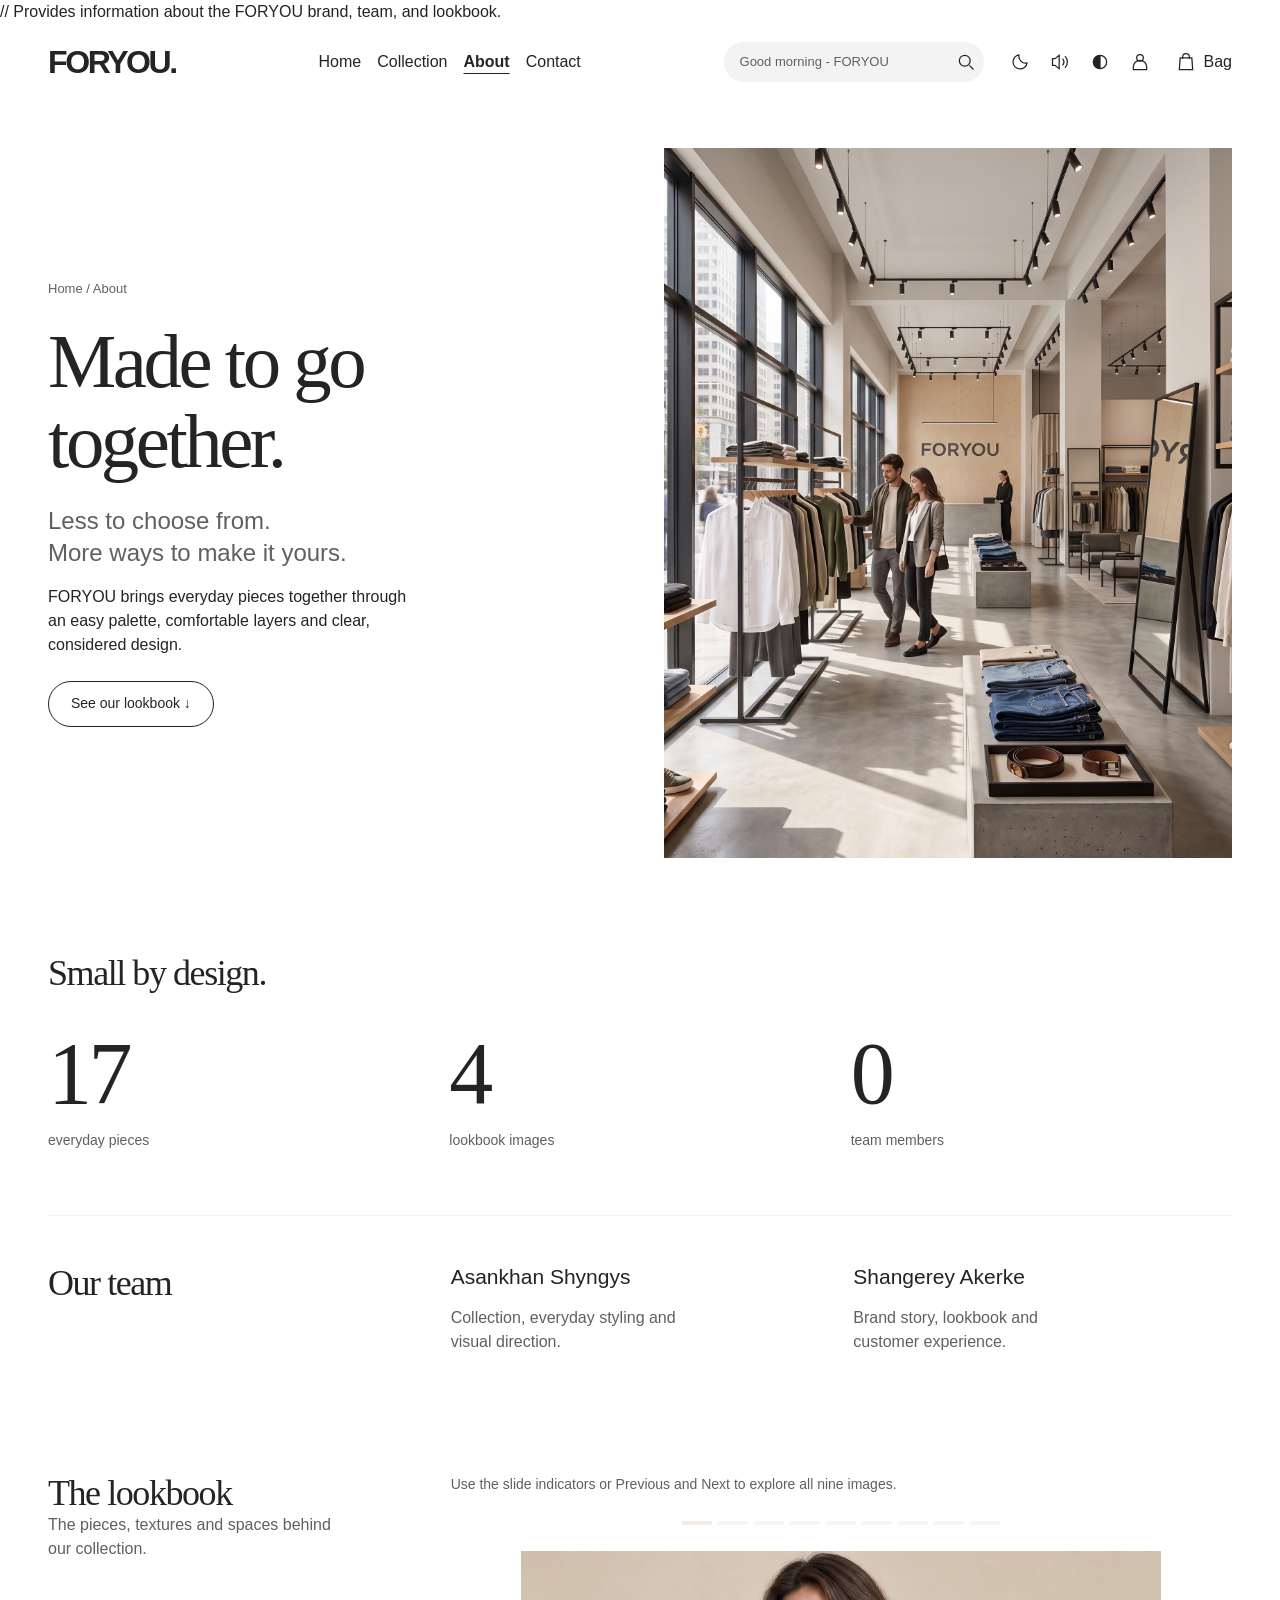
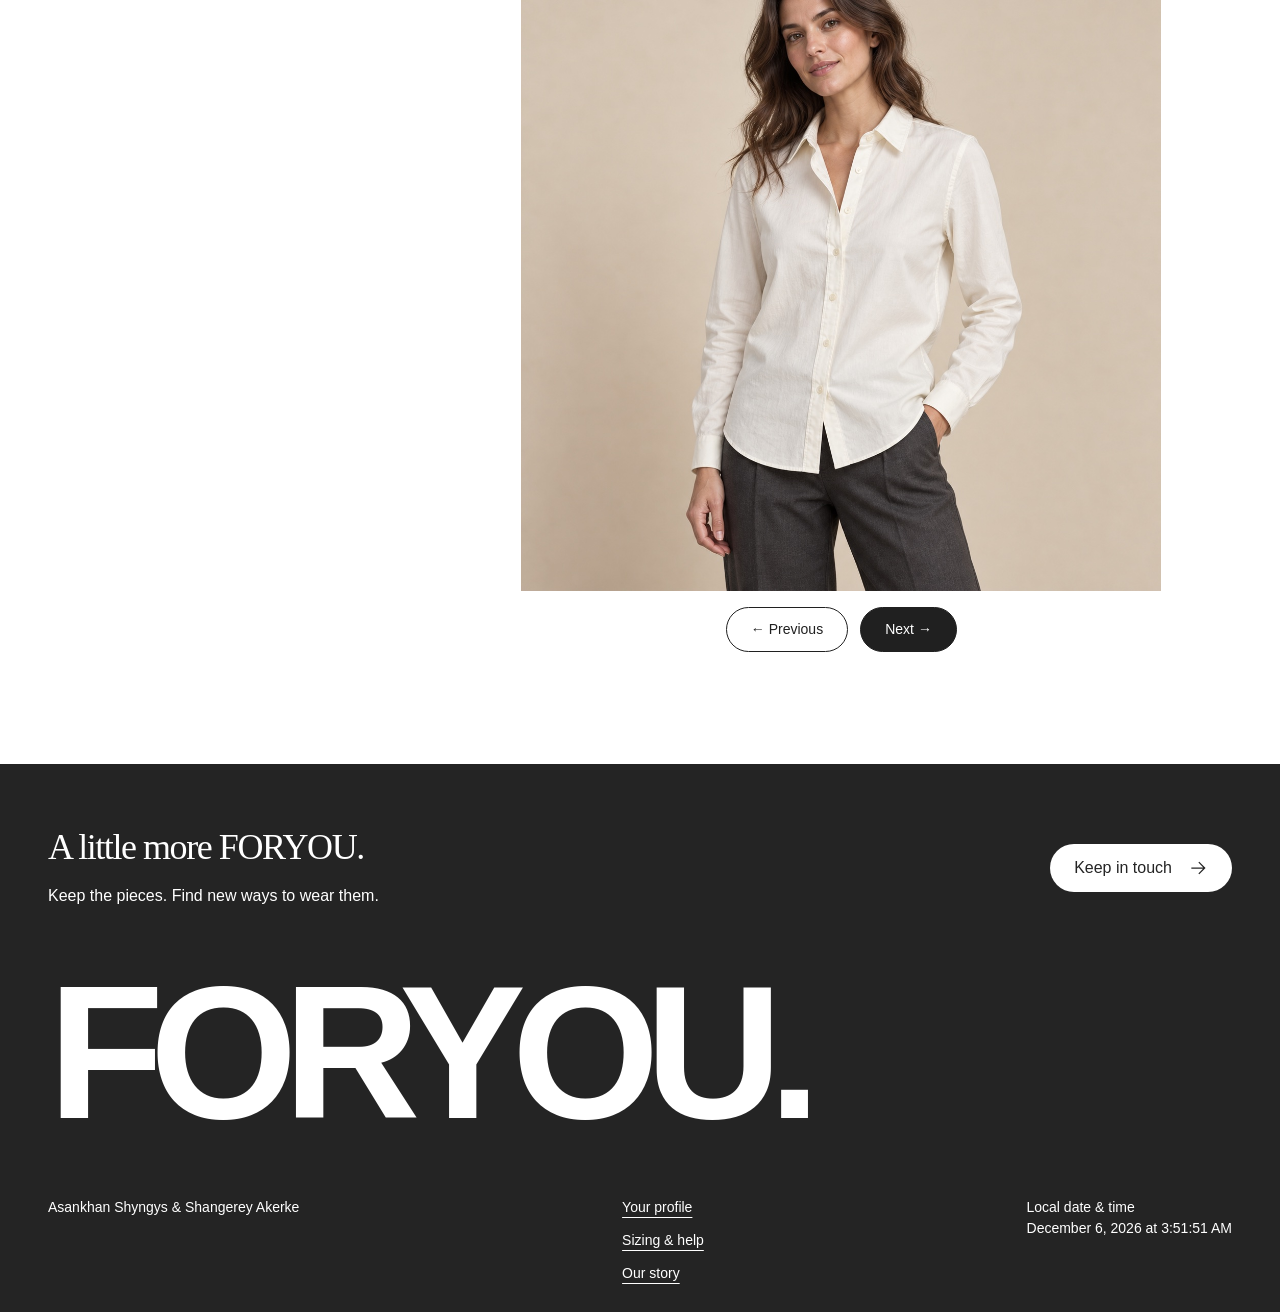
==== about.html @ 73009c6f "commits and changes" ====
<!DOCTYPE html>
<html lang="en">
<head>
  // Provides information about the FORYOU brand, team, and lookbook.
  <link rel="icon" type="image/svg+xml" href="favicon.svg?v=folded1">
  <meta charset="UTF-8">
  <meta name="viewport" content="width=device-width, initial-scale=1">
  <meta name="description" content="FORYOU everyday clothing. Explore coordinated essentials, outfit inspiration and your size guide.">
  <title>About us | FORYOU</title>
  <link rel="stylesheet" href="vendor/bootstrap.min.css">
  <link rel="stylesheet" href="css/style.css?v=final1">
  <link rel="stylesheet" href="css/assignment6.css?v=no-progress1">
  <link rel="stylesheet" href="css/home.css?v=sections1">
  <link rel="stylesheet" href="css/pages.css?v=lookbook1">
  <script src="vendor/jquery-4.0.0.min.js" defer></script>
  <script src="js/auth-store.js?v=final1" defer></script>
  <script src="js/navigation.js?v=final1" defer></script>
  <script src="js/script.js?v=final1" defer></script>
  <noscript><style>img[data-src] { display:none }</style></noscript>
</head>
<body data-page="about" class="foryou-home fy-inner fy-about d-flex flex-column min-vh-100">

<a class="visually-hidden-focusable position-absolute bg-white text-dark p-3 skip-link" href="#main">Skip to content</a>
<div data-site-navigation></div>
<main id="main" class="flex-grow-1">
<div class="fy-container fy-page-content">
  <section class="row g-4 g-lg-5 align-items-center mb-5 fy-about-hero" aria-labelledby="story-title">
    <div class="col-12 col-lg-6"><p class="fy-page-path"><a href="index.html?view=style2">Home</a> / About</p><h1 id="story-title" class="mb-4">Made to go<br>together.</h1><p class="lead text-secondary">Less to choose from.<br>More ways to make it yours.</p><p>FORYOU brings everyday pieces together through an easy palette, comfortable layers and clear, considered design.</p><a class="btn gap-1 btn-outline-primary mt-2" href="#lookbook">See our lookbook ↓</a></div>
    <div class="col-12 col-lg-6"><img class="img-fluid w-100 story-image" src="images/banner.jpg" alt="Sunlit FORYOU clothing interior" width="2048" height="2048"></div>
  </section>
  <section aria-labelledby="facts-title">
    <h2 id="facts-title">Small by design.</h2>
    <div class="collection-facts">
      <p><strong data-count="36">36</strong><span>everyday pieces</span></p>
      <p><strong data-count="9">9</strong><span>lookbook images</span></p>
      <p><strong data-count="2">2</strong><span>team members</span></p>
    </div>
  </section>
  <section class="py-4 py-lg-5 fy-team" aria-labelledby="team-title">
    <div class="row g-4"><div class="col-12 col-lg-4"><h2 id="team-title">Our team</h2></div>
    <div class="col-12 col-md-6 col-lg-4"><article class="card border-0 h-100 fy-team-member"><div class="card-body p-4"><h3 class="h4">Asankhan Shyngys</h3><p class="mb-0">Collection, everyday styling and visual direction.</p></div></article></div>
    <div class="col-12 col-md-6 col-lg-4"><article class="card border-0 h-100 fy-team-member"><div class="card-body p-4"><h3 class="h4">Shangerey Akerke</h3><p class="mb-0">Brand story, lookbook and customer experience.</p></div></article></div></div>
  </section>
  <section id="lookbook" class="py-4 py-lg-5 fy-lookbook" aria-labelledby="lookbook-title">
    <div class="row g-4"><div class="col-12 col-lg-4"><h2 id="lookbook-title">The lookbook</h2><p class="text-secondary">The pieces, textures and spaces behind our collection.</p></div><div class="col-12 col-lg-8">
<p id="lookbook-help" class="small text-secondary mb-3">Use the slide indicators or Previous and Next to explore all nine images.</p>
<div id="lookbook-carousel" class="carousel slide" data-bs-interval="false"
     role="region" aria-roledescription="carousel" aria-label="FORYOU lookbook" aria-describedby="lookbook-help">
  <div class="carousel-indicators position-static mb-3" data-bs-theme="dark">
    <button type="button" data-bs-target="#lookbook-carousel" data-bs-slide-to="0" class="active" aria-current="true" aria-label="Slide 1 of 9"></button>
    <button type="button" data-bs-target="#lookbook-carousel" data-bs-slide-to="1" aria-label="Slide 2 of 9"></button>
    <button type="button" data-bs-target="#lookbook-carousel" data-bs-slide-to="2" aria-label="Slide 3 of 9"></button>
    <button type="button" data-bs-target="#lookbook-carousel" data-bs-slide-to="3" aria-label="Slide 4 of 9"></button>
    <button type="button" data-bs-target="#lookbook-carousel" data-bs-slide-to="4" aria-label="Slide 5 of 9"></button>
    <button type="button" data-bs-target="#lookbook-carousel" data-bs-slide-to="5" aria-label="Slide 6 of 9"></button>
    <button type="button" data-bs-target="#lookbook-carousel" data-bs-slide-to="6" aria-label="Slide 7 of 9"></button>
    <button type="button" data-bs-target="#lookbook-carousel" data-bs-slide-to="7" aria-label="Slide 8 of 9"></button>
    <button type="button" data-bs-target="#lookbook-carousel" data-bs-slide-to="8" aria-label="Slide 9 of 9"></button>
  </div>
  <div class="carousel-inner bg-soft" aria-live="polite">
<figure class="carousel-item active mb-0"><img class="d-block w-100 lookbook-image" data-src="images/shirt.jpg" src="data:image/svg+xml,%3Csvg xmlns='http://www.w3.org/2000/svg' width='1' height='1'/%3E" alt="Model wearing an ivory shirt" width="1254" height="1254" loading="lazy"><noscript><img class="d-block w-100 lookbook-image" src="images/shirt.jpg" alt="Model wearing an ivory shirt" width="1254" height="1254" loading="lazy"></noscript></figure>
<figure class="carousel-item mb-0"><img class="d-block w-100 lookbook-image" data-src="images/knit.jpg" src="data:image/svg+xml,%3Csvg xmlns='http://www.w3.org/2000/svg' width='1' height='1'/%3E" alt="Model wearing a moss-green knit sweater" width="1254" height="1254" loading="lazy"><noscript><img class="d-block w-100 lookbook-image" src="images/knit.jpg" alt="Model wearing a moss-green knit sweater" width="1254" height="1254" loading="lazy"></noscript></figure>
<figure class="carousel-item mb-0"><img class="d-block w-100 lookbook-image" data-src="images/jacket.jpg" src="data:image/svg+xml,%3Csvg xmlns='http://www.w3.org/2000/svg' width='1' height='1'/%3E" alt="Model wearing a sand-coloured jacket" width="1254" height="1254" loading="lazy"><noscript><img class="d-block w-100 lookbook-image" src="images/jacket.jpg" alt="Model wearing a sand-coloured jacket" width="1254" height="1254" loading="lazy"></noscript></figure>
<figure class="carousel-item mb-0"><img class="d-block w-100 lookbook-image" data-src="images/trousers.jpg" src="data:image/svg+xml,%3Csvg xmlns='http://www.w3.org/2000/svg' width='1' height='1'/%3E" alt="Charcoal straight-leg trousers" width="1254" height="1254" loading="lazy"><noscript><img class="d-block w-100 lookbook-image" src="images/trousers.jpg" alt="Charcoal straight-leg trousers" width="1254" height="1254" loading="lazy"></noscript></figure>
<figure class="carousel-item mb-0"><img class="d-block w-100 lookbook-image" data-src="images/studio.jpg" src="data:image/svg+xml,%3Csvg xmlns='http://www.w3.org/2000/svg' width='1' height='1'/%3E" alt="Two models in coordinated neutral outfits" width="1254" height="1254" loading="lazy"><noscript><img class="d-block w-100 lookbook-image" src="images/studio.jpg" alt="Two models in coordinated neutral outfits" width="1254" height="1254" loading="lazy"></noscript></figure>
<figure class="carousel-item mb-0"><img class="d-block w-100 lookbook-image" data-src="images/banner.jpg" src="data:image/svg+xml,%3Csvg xmlns='http://www.w3.org/2000/svg' width='1' height='1'/%3E" alt="Bright clothing-store interior" width="1254" height="1254" loading="lazy"><noscript><img class="d-block w-100 lookbook-image" src="images/banner.jpg" alt="Bright clothing-store interior" width="1254" height="1254" loading="lazy"></noscript></figure>
<figure class="carousel-item mb-0"><img class="d-block w-100 lookbook-image" data-src="images/contactus.jpg" src="data:image/svg+xml,%3Csvg xmlns='http://www.w3.org/2000/svg' width='1' height='1'/%3E" alt="Clothing displays in FORYOU" width="1254" height="1254" loading="lazy"><noscript><img class="d-block w-100 lookbook-image" src="images/contactus.jpg" alt="Clothing displays in FORYOU" width="1254" height="1254" loading="lazy"></noscript></figure>
<figure class="carousel-item mb-0"><img class="d-block w-100 lookbook-image" data-src="images/gallery-cotton.jpg" src="data:image/svg+xml,%3Csvg xmlns='http://www.w3.org/2000/svg' width='1' height='1'/%3E" alt="Ivory cotton shirt draped over a wooden chair" width="1254" height="1254" loading="lazy"><noscript><img class="d-block w-100 lookbook-image" src="images/gallery-cotton.jpg" alt="Ivory cotton shirt draped over a wooden chair" width="1254" height="1254" loading="lazy"></noscript></figure>
<figure class="carousel-item mb-0"><img class="d-block w-100 lookbook-image" data-src="images/gallery-knitwear.jpg" src="data:image/svg+xml,%3Csvg xmlns='http://www.w3.org/2000/svg' width='1' height='1'/%3E" alt="Oatmeal, olive and charcoal knitwear folded on a shelf" width="1254" height="1254" loading="lazy"><noscript><img class="d-block w-100 lookbook-image" src="images/gallery-knitwear.jpg" alt="Oatmeal, olive and charcoal knitwear folded on a shelf" width="1254" height="1254" loading="lazy"></noscript></figure>
  </div>
  <div class="fy-lookbook-controls">
    <button class="btn gap-1 btn-outline-primary px-4" type="button" data-bs-target="#lookbook-carousel" data-bs-slide="prev"><span aria-hidden="true">←</span> Previous</button>
    <button class="btn gap-1 btn-primary px-4" type="button" data-bs-target="#lookbook-carousel" data-bs-slide="next">Next <span aria-hidden="true">→</span></button>
  </div>
</div></div></div>
  </section>
</div></main>

<footer class="site-footer fy-footer">
  <div class="fy-container">
    <div class="fy-footer-top"><div><h2>A little more FORYOU.</h2><p>Keep the pieces. Find new ways to wear them.</p></div><button class="fy-button fy-button-light" type="button" data-open-popup>Keep in touch <svg class="fy-icon" aria-hidden="true"><use href="#fy-arrow"/></svg></button></div>
    <a class="footer-wordmark" href="index.html?view=style2" aria-label="FORYOU home">FORYOU.</a>
    <div class="fy-footer-bottom"><p>Asankhan Shyngys &amp; Shangerey Akerke</p><nav aria-label="Footer navigation"><a href="profile.html?view=auth1">Your profile</a><a href="contact.html?view=style2#questions">Sizing &amp; help</a><a href="about.html?view=style2">Our story</a></nav><p>Local date &amp; time<br><time data-clock>Available with JavaScript</time></p></div>
  </div>
</footer>
<script src="vendor/bootstrap.bundle.min.js"></script>

<dialog id="subscribe-dialog" aria-labelledby="subscribe-title">
  <div class="popup-inner">
    <button type="button" class="close-popup" data-close-popup aria-label="Close subscription form">×</button>
    <h2 id="subscribe-title">A little FORYOU</h2>
    <p>Save your email on this device to register your interest in FORYOU updates.</p>

    <form id="subscribe-form" novalidate>
      <label for="subscriber-email">Email address</label>
      <input class="form-control" id="subscriber-email" name="email" type="text" inputmode="email" autocomplete="email" aria-describedby="subscriber-email-error">
      <p class="field-error" id="subscriber-email-error"></p>
      <button type="submit" class="btn btn-primary w-100">Save email</button>
      <p class="form-status" id="subscribe-status" role="status"></p>
    </form>
  </div>
</dialog>
<script src="js/site.js?v=final1" defer></script>
<script src="js/common.js?v=click-sound1" defer></script>
<script src="js/products.js?v=final1" defer></script>
<script src="js/cart-store.js?v=style2" defer></script>
</body>
</html>
---- css/style.css ----
/* FORYOU: existing chalk/rose branding, with a clearer editorial layout. */
:root {
  --paper:#fbf6ee; --ink:#34282a; --rose:#743e4b; --rose-dark:#542b35;
  --muted:#655752; --soft:#f0e6dd; --error:#9c2638; --success:#315d3e;
  --bs-body-bg:var(--paper); --bs-body-color:var(--ink); --bs-body-font-family:Arial,sans-serif;
  --bs-primary-rgb:116,62,75; --bs-secondary-rgb:101,87,82; --bs-dark-rgb:52,40,42;
  --bs-link-color:var(--rose); --bs-link-hover-color:var(--rose-dark);
}
/* Assignment 5: Night theme. js/common.js sets data-bs-theme="dark" on <html>. */
[data-bs-theme="dark"] {
  --paper:#241d20; --ink:#f4ebe4; --rose:#d995a4; --rose-dark:#ecb4c0; --soft:#34292c;
  --muted:#cdbdb7; --error:#ff9aa8; --success:#8fd0a0;
  --bs-secondary-rgb:205,189,183; --bs-primary-rgb:217,149,164;
}
* { box-sizing:border-box }
body { font-size:16px; line-height:1.6 }
h1,h2 { font-family:Georgia,serif; font-weight:400; letter-spacing:-.055em; line-height:1.08; text-wrap:balance }
h1 { font-size:clamp(44px,6vw,84px) }
h2 { font-size:clamp(32px,3.5vw,48px) }
h3 { font-size:20px; line-height:1.3 }
p { text-wrap:pretty }
a { text-underline-offset:5px }
.container { max-width:1320px; padding-left:32px; padding-right:32px }
.wordmark { color:var(--ink); font-weight:800; font-size:30px; letter-spacing:-.075em }
.brand-dot { color:var(--rose) }
.navbar { --bs-navbar-active-color:var(--rose); --bs-navbar-hover-color:var(--rose); --bs-navbar-color:var(--ink) }
.nav-link { min-height:44px }
.nav-link.active { text-decoration:underline; text-underline-offset:7px }
.btn { border-radius:0; min-height:46px; padding:11px 22px; display:inline-flex; align-items:center; justify-content:center; gap:18px; transition:transform .2s; font-size:16px }
.btn:hover { transform:translateY(-2px) }
.btn:active { transform:translateY(1px) }
.btn-primary { --bs-btn-bg:var(--rose); --bs-btn-border-color:var(--rose); --bs-btn-hover-bg:var(--rose-dark); --bs-btn-hover-border-color:var(--rose-dark); --bs-btn-active-bg:var(--rose-dark); --bs-btn-active-border-color:var(--rose-dark) }
.btn-outline-primary { --bs-btn-color:var(--rose); --bs-btn-border-color:var(--rose); --bs-btn-hover-bg:var(--rose); --bs-btn-hover-border-color:var(--rose); --bs-btn-active-bg:var(--rose-dark); --bs-btn-active-border-color:var(--rose-dark) }
.btn-light { --bs-btn-bg:var(--paper); --bs-btn-border-color:var(--paper); --bs-btn-color:var(--ink) }
.text-button { background:none; border:0; color:var(--rose); text-decoration:underline; text-underline-offset:5px; min-height:44px; padding:8px 0 }
:focus-visible { outline:3px solid var(--rose); outline-offset:4px }
.site-footer :focus-visible { outline-color:var(--paper) }
.skip-link { z-index:100 }
.home-hero { display:grid; grid-template-columns:.85fr 1.15fr; align-items:center; gap:64px; padding-top:32px; padding-bottom:64px }
.hero-copy h1 { margin-bottom:28px }
.hero-copy .lead { max-width:360px; margin-bottom:32px; font-size:18px }
.hero-visual { margin:0 }
.hero-visual img { width:100%; height:570px; object-fit:cover; object-position:49% center }
.hero-visual figcaption { margin-top:12px; font-size:14px; color:var(--muted) }
.palette-control { margin-top:42px; display:flex; align-items:center; gap:12px; flex-wrap:wrap; font-size:14px }
.palette-dots { display:flex; gap:3px }
.palette-dots i { width:14px; height:14px; border-radius:50%; background:#ddcbbc }
.palette-dots i:nth-child(2) { background:#80906c }
.palette-dots i:nth-child(3) { background:#ad7884 }
#colour-name { color:var(--muted) }
.essentials-section { padding-top:60px; padding-bottom:110px }
.section-heading { display:flex; align-items:baseline; justify-content:space-between; gap:24px; margin-bottom:32px }
.section-heading h2 { margin:0 }
.section-heading a { white-space:nowrap }
.product-grid { display:grid; grid-template-columns:repeat(4,minmax(0,1fr)); gap:24px }
.product-card { background:transparent }
.product-photo { display:block; overflow:hidden }
.product-photo img,.product-image { display:block; width:100%; aspect-ratio:1; height:auto; object-fit:contain }
.product-photo img { transition:transform .5s }
.product-photo:hover img,.product-photo:focus img { transform:scale(1.035) }
.product-info { display:flex; justify-content:space-between; gap:12px; margin-top:18px }
.product-info h3 { margin-bottom:5px; font-size:18px }
.product-info p { margin:0; font-size:14px }
.product-info .price { white-space:nowrap; font-variant-numeric:tabular-nums }
.product-card > p { font-size:16px; margin-top:12px }
.editorial-section { display:grid; grid-template-columns:1fr 1fr; background:var(--soft) }
.editorial-section > img { width:100%; height:510px; object-fit:cover }
.editorial-section > div { padding:64px; align-self:center; max-width:600px }
.editorial-section p { margin:24px 0 }
.bg-soft { background-color:var(--soft) }
.story-image { height:520px; object-fit:cover }
.lookbook-image { height:460px; object-fit:contain }
.carousel-indicators [data-bs-target] { min-height:44px; background-clip:content-box }
.card { border-radius:0 }
.contact-main { padding-top:40px; padding-bottom:100px }
.page-intro { margin-bottom:48px }
.page-intro .lead { max-width:540px; font-size:18px; margin-top:24px }
.contact-grid { display:grid; grid-template-columns:1fr 1fr; align-items:start; gap:64px }
.contact-image { width:100%; height:230px; object-fit:cover; margin-bottom:36px }
.faq-list { margin-top:28px }
.faq-item { background:var(--soft); margin-bottom:10px }
.faq-item h3 { margin:0 }
.faq-toggle { display:flex; width:100%; justify-content:space-between; align-items:center; gap:16px; border:0; background:transparent; color:var(--ink); font:inherit; font-size:17px; text-align:left; min-height:64px; padding:18px 22px }
.faq-toggle span { font-size:24px; color:var(--rose) }
.faq-answer { display:grid; grid-template-rows:1fr; visibility:visible; transition:grid-template-rows .28s ease,visibility .28s }
.faq-answer > div { overflow:hidden; min-height:0 }
.faq-answer p { margin:0; padding:0 22px 22px }
.faq-answer.is-collapsed { grid-template-rows:0fr; visibility:hidden }
.join-panel { background:var(--soft); padding:40px }
.join-panel h2 { font-size:36px; margin-bottom:16px }
.demo-note,.small { font-size:14px }
.demo-note { color:var(--muted) }
label { display:block; margin-bottom:7px }
.form-control { border-radius:0; background:#fffcf8; min-height:48px; border-color:#a79791; font-size:16px }
.form-control:focus { background:#fff; color:var(--ink); border-color:var(--rose); box-shadow:none; outline:2px solid var(--rose); outline-offset:2px }
.field { margin-top:18px }
.field-help { margin:6px 0 0; font-size:14px; color:var(--muted) }
.field-error { color:var(--error); font-size:14px; margin:6px 0 0 }
.field-error:empty,.form-status:empty { display:none }
.check-field { display:flex; align-items:start; gap:10px; margin-top:24px }
.check-field input { margin-top:6px; width:18px; height:18px; accent-color:var(--rose); flex-shrink:0 }
.check-field label { margin:0; font-size:14px }
.form-actions { display:flex; gap:24px; margin-top:28px; align-items:center; flex-wrap:wrap }
.form-status { color:var(--error); margin:20px 0 }
.form-status.success { color:var(--success) }
dialog { border:0; padding:0; width:min(520px,calc(100% - 32px)); max-height:calc(100dvh - 40px); background:var(--paper); color:var(--ink); overflow-y:auto }
dialog::backdrop { background:#241d20a8 }
.popup-inner { padding:48px 40px 36px }
.popup-inner h2 { font-size:40px; margin-bottom:20px }
.popup-inner .small { color:var(--muted); margin-bottom:28px }
.popup-inner .btn { margin-top:22px }
.close-popup { position:absolute; right:12px; top:8px; border:0; background:transparent; font-size:30px; width:44px; height:44px; color:var(--ink) }
.popup-open { overflow:hidden }
.site-footer { background:var(--ink); color:var(--paper); padding:64px 0 28px; margin-top:auto }
.footer-top { display:flex; align-items:center; justify-content:space-between; gap:24px }
.footer-top h2 { font-size:40px }
.footer-top p { margin:16px 0 0 }
.footer-wordmark { display:block; font-size:clamp(72px,16vw,220px); font-weight:800; letter-spacing:-.085em; line-height:1.2; text-decoration:none; color:var(--paper); margin:32px 0 }
.footer-wordmark:hover { color:var(--paper) }
.footer-bottom { display:flex; align-items:start; justify-content:space-between; gap:24px; font-size:14px }
.footer-bottom p { margin:0 }
.footer-bottom span,.footer-bottom time { color:#e0d5d1 }
.footer-bottom a { color:var(--paper) }
@keyframes enter { from { opacity:.3; transform:translateY(12px) } to { opacity:1; transform:translateY(0) } }
.hero-copy > *,.hero-visual,.product-card,.page-intro,.join-panel { animation:enter .65s both }
.hero-copy > :nth-child(2) { animation-delay:.08s }
.hero-copy > :nth-child(3) { animation-delay:.16s }
.hero-copy > :nth-child(4) { animation-delay:.24s }
@media (max-width:1199px) {
  .home-hero { gap:36px }
  .hero-visual img { height:500px }
  .product-grid { grid-template-columns:repeat(2,minmax(0,1fr)); gap:36px 24px }
  .contact-grid { gap:32px }
  .join-panel { padding:28px }
}
@media (max-width:991px) {
  .home-hero { grid-template-columns:1fr 1fr }
  .hero-visual img { height:440px }
  .hero-copy h1 { font-size:58px }
  .nav-subscribe { margin-top:16px }
  .navbar-collapse { padding-bottom:12px }
  .contact-grid { grid-template-columns:1fr; gap:48px }
  .contact-image { height:320px }
  .editorial-section > div { padding:36px }
  .footer-bottom { flex-wrap:wrap }
}
@media (max-width:599px) {
  .container { padding-left:20px; padding-right:20px }
  .home-hero { grid-template-columns:1fr; gap:28px; padding-top:28px; padding-bottom:28px }
  .hero-copy h1 { font-size:58px; margin-bottom:20px }
  .hero-copy .lead { font-size:16px; margin-bottom:24px; max-width:320px }
  .palette-control { margin-top:20px; gap:10px }
  .hero-visual img { height:360px; object-position:center }
  .hero-visual figcaption { font-size:13px }
  .essentials-section { padding-top:52px; padding-bottom:64px }
  .section-heading { display:block }
  .section-heading h2 { margin-bottom:18px; max-width:300px }
  .product-grid { gap:32px 16px }
  .product-info { flex-direction:column; gap:4px; margin-top:14px }
  .product-info h3 { font-size:18px }
  .product-card > p { font-size:14px }
  .editorial-section { grid-template-columns:1fr }
  .editorial-section > img { height:330px }
  .editorial-section > div { padding:40px 20px }
  .page-intro { margin-bottom:32px }
  .contact-main { padding-top:28px; padding-bottom:60px }
  .contact-image { height:220px }
  .join-panel { padding:28px 20px }
  .join-panel h2 { font-size:32px }
  .popup-inner { padding:52px 24px 28px }
  .popup-inner h2 { font-size:32px }
  .story-image { height:350px }
  .lookbook-image { height:320px }
  .footer-top { align-items:start; flex-direction:column }
  .footer-top h2 { font-size:36px }
  .site-footer { padding-top:44px }
  .footer-bottom { flex-direction:column }
}
@media (prefers-reduced-motion:reduce) {
  *,*::before,*::after { animation:none !important; transition:none !important; scroll-behavior:auto !important }
  .btn:hover,.product-photo:hover img { transform:none }
}

/* ===== Assignment 5 ===== */
body { transition:background-color .3s, color .3s }
.greeting:empty { display:none }
.text-button:disabled { opacity:.45; cursor:not-allowed; text-decoration:none }
.nav-tools .text-button { font-size:14px }

/* Night theme details */
[data-bs-theme="dark"] .btn-primary { --bs-btn-color:#241d20; --bs-btn-hover-color:#241d20; --bs-btn-active-color:#241d20 }
[data-bs-theme="dark"] .btn-outline-primary { --bs-btn-hover-color:#241d20; --bs-btn-active-color:#241d20 }
[data-bs-theme="dark"] .form-control { background:#2d2326; color:var(--ink); border-color:#85747a }
[data-bs-theme="dark"] .form-control:focus { background:#382c30 }
[data-bs-theme="dark"] body { background-color:var(--paper) !important }   /* wins over the Assignment 4 palette colour */
[data-bs-theme="dark"] .navbar-toggler-icon { filter:invert(1) }
[data-bs-theme="dark"] .navbar-toggler { border-color:var(--ink) !important }
[data-bs-theme="dark"] .site-footer { background:#161012; --paper:#f4ebe4; --ink:#161012 }
[data-bs-theme="dark"] .footer-bottom span, [data-bs-theme="dark"] .footer-bottom time { color:#e0d5d1 }

/* Price filter, rating stars, bag */
.shop-toolbar .btn { min-height:44px }
.rating { display:flex; gap:2px }
.star { background:none; border:0; padding:0 3px; min-width:32px; min-height:44px; font-size:26px; line-height:1; color:#c9b9b2; transition:color .2s, transform .2s }
.star:hover, .star:focus-visible { transform:scale(1.25) }
.star.on { color:#d9a441 }
.rating-text { margin:0 0 12px }
#bag-status.pop { animation:pop .4s ease }
@keyframes pop { 50% { transform:scale(1.12) } }

/* Size finder reuses the .join-panel look */
.finder-step { border:0; padding:0; margin:0 }
.finder-step legend { font-family:Georgia,serif; font-size:26px; letter-spacing:-.03em; margin-bottom:12px }
#finder-result { font-size:22px; margin:0 }
---- css/assignment6.css ----
/* Assignment 6 additions follow FORYOU's chalk, ink and rose palette. */
.search-panel { max-width:650px; margin:12px 0 32px }
.search-panel label { display:block; font-weight:600; margin-bottom:8px }
.search-line { display:flex; gap:16px; align-items:center }
.search-input-wrap { position:relative; flex:1; min-width:0 }
.search-suggestions { position:absolute; inset:100% 0 auto; z-index:20; list-style:none; margin:4px 0 0; padding:8px; background:var(--paper); border:1px solid var(--rose) } /* taste-skill-ignore: distinguish an overlapping interactive dropdown */
.search-suggestions li { padding:12px; cursor:pointer }
.search-suggestions li:hover,.search-suggestions [aria-selected="true"] { background:var(--soft); color:var(--ink) }
.search-suggestions { max-height:280px; overflow-y:auto }
.search-match { background:#f4d782; color:#34282a; padding:0 2px }
.faq-toggle { display:block }
.faq-toggle > span[aria-hidden] { float:right }
.search-empty { padding:24px; background:var(--soft) }
.collection-facts { display:flex; gap:48px; flex-wrap:wrap; padding:32px 0 48px }
.collection-facts p { margin:0; min-width:120px }
.collection-facts strong { display:block; font:400 64px/1.1 Georgia,serif; letter-spacing:-.04em; color:var(--rose) }
.collection-facts span { display:block; margin-top:8px }
.foryou-toast { position:fixed; right:24px; bottom:24px; max-width:min(420px,calc(100vw - 48px)); background:var(--ink); color:var(--paper); padding:18px 24px; z-index:2000 }
.submit-spinner { width:18px; height:18px; border:2px solid currentColor; border-right-color:transparent; border-radius:50%; animation:submit-spin .65s linear infinite }
@keyframes submit-spin { to { transform:rotate(360deg) } }
.copy-snippet { position:relative; padding:28px 28px 42px; margin:28px 0 32px; background:var(--soft) }
.copy-snippet h3 { margin:0 0 8px; font:400 30px/1.15 Georgia,serif; letter-spacing:-.03em; color:var(--ink) }
.copy-snippet > p { margin:0 0 24px; color:var(--muted); font-size:16px }
.copy-actions { display:flex; gap:20px; align-items:center }
.share-destination { flex:1; min-width:0; color:var(--ink); text-decoration:none }
.share-path { display:block; font-size:16px; font-weight:600 }
.share-path > span { padding:0 8px; color:var(--rose); font-weight:400 }
.share-domain { display:block; margin-top:4px; font-size:13px; color:var(--muted); white-space:nowrap; overflow:hidden; text-overflow:ellipsis }
.share-destination:hover .share-path { text-decoration:underline; text-underline-offset:4px }
.share-copy { display:inline-flex; flex-shrink:0; align-items:center; justify-content:center; gap:10px; min-height:48px; padding:12px 18px; border:0; background:var(--rose); color:var(--paper); font:inherit; font-size:15px; cursor:pointer; transition:background .2s,transform .2s }
.share-copy:hover { background:var(--rose-dark); transform:translateY(-2px) }
.share-copy:active { transform:translateY(1px) }
.copy-tooltip { position:absolute; bottom:12px; right:28px; font-size:13px; color:var(--success) }
.copy-actions .share-copy:disabled { opacity:1; background:var(--success); color:var(--paper); cursor:default; transform:none }
@media(max-width:420px) { .copy-snippet { padding:24px 20px 42px } .copy-snippet h3 { font-size:27px } .copy-actions { flex-wrap:wrap; gap:18px } .share-destination { flex-basis:100% } .share-copy { width:100% } .copy-tooltip { right:20px } }
img[data-src] { background:var(--soft) }
.image-error { border:2px solid var(--error) }
@media(max-width:575px) { .collection-facts { gap:24px } .collection-facts strong { font-size:48px } .search-line { gap:10px } }
@media(prefers-reduced-motion:reduce) { .submit-spinner { animation:none } }
---- css/home.css ----
/* FORYOU: a clean field guide to everyday layers. Homepage styles are scoped. */
.foryou-home {
  --paper:var(--fy-selected-paper,#ffffff); --ink:#242424; --rose:#202020; --rose-dark:#444444;
  --soft:#f3f3f3; --muted:#606060;
  --bs-primary-rgb:32,32,32; --bs-dark-rgb:36,36,36;
  --fy-olive:#526247; --fy-space:24px; --fy-max:1280px;
  --fy-fast:180ms; --fy-slow:600ms;
  font-family:Arial,sans-serif; color:var(--ink); background:var(--paper); line-height:1.5;
}
[data-bs-theme="dark"] .foryou-home {
  --paper:var(--fy-selected-dark,#171717); --ink:#f5f5f5; --rose:#eeeeee; --rose-dark:#cccccc;
  --soft:#292929; --muted:#bdbdbd;
}
[data-bs-theme="dark"] .foryou-home .fy-footer {
  background:#101010; --paper:#f5f5f5; --ink:#101010;
}
[data-bs-theme="dark"] .foryou-home .form-control { background:#292929; border-color:#808080 }
[data-bs-theme="dark"] .foryou-home .form-control:focus { background:#333333 }
.foryou-home .fy-container { width:100%; max-width:var(--fy-max); padding-inline:20px; margin-inline:auto }
.fy-sprite { position:absolute; width:0; height:0; overflow:hidden }
.fy-icon { width:20px; height:20px; fill:none; stroke:currentColor; stroke-width:1.5; flex-shrink:0 }
.foryou-home h1,.foryou-home h2 { font-family:Georgia,serif; font-weight:400; letter-spacing:-.04em }
.foryou-home h2 { font-size:32px; line-height:1.1; margin:0 }
.foryou-home p { text-wrap:pretty }
.foryou-home a { color:inherit }
.foryou-home :focus-visible { outline:3px solid var(--rose); outline-offset:4px }
.foryou-home .skip-link { position:absolute; top:8px; left:8px; padding:12px 20px; background:var(--paper); color:var(--ink); z-index:1200 }
.foryou-home .site-header { background:var(--paper) }
.foryou-home .fy-navigation { padding:16px 0; margin:0 }
.fy-header-row { display:grid; grid-template-columns:1fr auto auto; gap:12px 20px; align-items:center }
.foryou-home .wordmark { margin:0; padding:0; font-size:32px; line-height:1.2 }
.fy-menu-toggle { display:inline-flex; align-items:center; gap:8px; min-height:44px; border:0; background:none; padding:8px 0; color:var(--ink); font:inherit }
.fy-menu { grid-column:1/-1; grid-row:3 }
.foryou-home .navbar-nav { gap:4px; padding:8px 0; margin:0; list-style:none }
.foryou-home .nav-link { display:flex; align-items:center; min-height:44px; padding:8px 0; color:var(--ink); font-size:16px }
.foryou-home .nav-link.active { color:var(--rose); font-weight:600; text-underline-offset:6px }
.fy-header-search { grid-column:1/-1; grid-row:2; display:flex; align-items:center; min-width:0; background:var(--soft); border-radius:2px }
.fy-header-search input { width:100%; min-width:0; border:0; border-radius:0; padding:12px 16px; background:transparent; color:var(--ink); font:inherit; font-size:16px }
.fy-header-search input::placeholder { color:var(--muted); opacity:1 }
.fy-header-search button { display:flex; align-items:center; justify-content:center; flex-shrink:0; width:48px; min-height:48px; border:0; background:none; color:var(--ink) }
.fy-bag-link { display:flex; align-items:center; gap:8px; min-height:44px; text-decoration:none }
.fy-hero { display:grid; gap:32px; padding-top:24px; padding-bottom:40px }
.fy-hero-copy { align-self:center }
.foryou-home .fy-hero h1 { font-size:54px; line-height:.99; margin:0 0 24px; max-width:11ch }
.fy-hero-copy > p { max-width:34ch; font-size:16px; margin:0 0 24px }
.fy-button { display:inline-flex; justify-content:center; align-items:center; gap:24px; min-height:48px; padding:14px 22px; border:0; border-radius:0; background:var(--rose); color:var(--paper)!important; text-decoration:none; font:inherit; font-weight:600; font-size:16px; transition:background var(--fy-fast) }
.fy-button:hover { background:var(--rose-dark) }
.fy-hero-copy .fy-hero-note { margin:16px 0 0; font-size:14px; color:var(--muted) }
.fy-hero-art { display:grid; gap:12px; min-width:0 }
.fy-scene img,.fy-outfit-piece img,.fy-product-photo img,.fy-texture-photo img,.fy-layer-photo img { height:auto }
.fy-scene { margin:0; min-width:0 }
.fy-scene img { display:block; width:100%; aspect-ratio:3/2; object-fit:cover; object-position:center top; animation:fy-photo-breathe 12s ease-in-out infinite alternate }
.fy-scene { overflow:hidden }
.fy-scene figcaption { position:relative; padding-top:10px; background:var(--paper); font-size:14px; color:var(--muted) }
.fy-outfit-pieces { display:grid; grid-template-columns:repeat(3,minmax(0,1fr)); gap:12px }
.fy-outfit-piece { display:block; text-decoration:none; min-width:0 }
.fy-outfit-piece img { display:block; width:100%; aspect-ratio:1.4; object-fit:cover; object-position:center 42% }
.fy-outfit-piece span { display:block; padding-top:8px; font-size:14px }
.fy-outfit-piece:hover span { text-decoration:underline; text-underline-offset:4px }
.fy-categories { padding-block:40px 48px }
.fy-section-heading { display:flex; flex-wrap:wrap; align-items:baseline; justify-content:space-between; gap:16px; margin-bottom:24px }
.fy-section-heading > p { margin:0; font-size:16px; color:var(--muted) }
.fy-category-grid { display:grid; grid-template-columns:repeat(2,minmax(0,1fr)); gap:12px }
.fy-category-link { display:grid; grid-template-columns:48px 1fr; align-items:center; gap:12px; min-width:0; padding:12px; text-decoration:none; background:var(--soft) }
.fy-category-link img { display:block; width:48px; height:68px; object-fit:cover }
.fy-category-link h3 { margin:0 0 4px; font-size:16px; font-weight:600 }
.fy-category-link p { margin:0; font-size:14px; color:var(--muted) }
.fy-category-link:hover h3 { text-decoration:underline; text-underline-offset:4px }
.fy-picks { padding-block:32px 64px }
.fy-text-link { display:inline-flex; align-items:center; gap:12px; min-height:44px; font-size:16px; text-decoration:underline; text-underline-offset:5px }
.fy-filter-row { margin-bottom:24px }
.fy-filter-group { display:flex; flex-wrap:wrap; gap:8px }
.fy-filter-group button { min-height:44px; padding:8px 12px; border:0; background:transparent; color:var(--ink); font:inherit; font-size:16px; transition:background var(--fy-fast) }
.fy-filter-group [aria-pressed="true"] { background:var(--ink); color:var(--paper) }
.fy-filter-group button:hover:not([aria-pressed="true"]) { background:var(--soft) }
#home-results { font-size:14px; color:var(--muted); margin:12px 0 0 }
.fy-product-grid { display:grid; grid-template-columns:repeat(2,minmax(0,1fr)); gap:28px 16px }
.fy-product { min-width:0 }
.fy-product-link { display:block; text-decoration:none }
.fy-product-photo { overflow:hidden; background:var(--soft) }
.fy-product-photo img { width:100%; display:block; aspect-ratio:4/5; object-fit:cover; transition:transform var(--fy-slow) }
.fy-product-link:hover img { transform:scale(1.025) }
.fy-product-link:hover h3 { text-decoration:underline; text-underline-offset:4px }
.fy-product h3 { font:400 16px/1.35 Arial,sans-serif; margin:14px 0 4px }
.fy-product-color { margin:0; color:var(--muted); font-size:14px }
.fy-product-price { margin:8px 0 0; font-size:16px; font-weight:600; font-variant-numeric:tabular-nums }
.fy-story { background:var(--soft); margin-top:16px; padding-block:48px }
.fy-story-grid { display:grid; grid-template-columns:1fr 1fr; align-items:start; gap:32px 16px }
.fy-story-copy { grid-column:1/-1; max-width:38ch }
.fy-story-copy > p { margin:20px 0; font-size:16px }
.fy-texture-photo,.fy-layer-photo { margin:0; min-width:0 }
.fy-texture-photo img { display:block; width:100%; aspect-ratio:4/5; object-fit:cover }
.fy-layer-photo { padding-top:48px }
.fy-layer-photo img { display:block; width:100%; aspect-ratio:4/5; object-fit:cover }
.fy-story figcaption { font-size:14px; color:var(--muted); margin-top:12px }
.fy-settings { padding-block:32px; display:flex; flex-wrap:wrap; justify-content:space-between; gap:16px; align-items:start }
.fy-settings > p { font-size:14px; color:var(--muted); margin:12px 0 }
.fy-settings summary { cursor:pointer; padding:12px 0; min-height:44px; color:var(--ink); font-size:14px }
.fy-preference-controls { display:flex; flex-wrap:wrap; gap:16px; align-items:center; padding-top:8px }
.foryou-home .fy-footer { padding-top:40px }
.fy-footer-top { display:flex; flex-wrap:wrap; align-items:center; justify-content:space-between; gap:24px }
.fy-footer-top p { margin:16px 0 0 }
.fy-button-light { background:var(--paper); color:var(--ink)!important }
.fy-button-light:hover { background:#e5e5e5 }
.foryou-home .footer-wordmark { font-size:clamp(66px,15vw,190px); line-height:1.1; margin:40px 0; letter-spacing:-.075em }
.fy-footer-bottom { display:flex; flex-wrap:wrap; gap:24px 40px; align-items:start; justify-content:space-between; font-size:14px }
.fy-footer-bottom p { margin:0; max-width:42ch }
.fy-footer-bottom nav { display:flex; flex-direction:column; gap:12px }
.fy-footer-bottom time { color:inherit }
.foryou-home .fy-footer :focus-visible { outline-color:var(--paper) }
@keyframes fy-arrive { from { opacity:.45; transform:translateY(16px) } to { opacity:1; transform:none } }
@keyframes fy-photo-breathe { from { transform:scale(1) } to { transform:scale(1.025) } }
.fy-arrive { animation:fy-arrive .6s ease both }
@media(min-width:640px) {
  .foryou-home .fy-container { padding-inline:32px }
  .foryou-home h2 { font-size:36px }
  .fy-category-link { grid-template-columns:64px 1fr; padding:16px; gap:16px }
  .fy-category-link img { width:64px; height:80px }
  .fy-product-grid { gap:32px 24px }
  .fy-product h3 { font-size:20px }
  .fy-hero { grid-template-columns:.8fr 1.2fr; gap:32px; padding-block:32px 48px }
  .foryou-home .fy-hero h1 { font-size:clamp(54px,7vw,92px) }
}
@media(min-width:960px) {
  .foryou-home .fy-container { padding-inline:48px }
  .foryou-home .site-header { position:sticky; top:0; z-index:50 }
  .fy-header-row { grid-template-columns:auto 1fr minmax(180px,260px) auto; gap:32px }
  .fy-menu-toggle { display:none }
  .fy-menu.collapse { display:block!important; grid-column:2; grid-row:1 }
  .foryou-home .navbar-nav { flex-direction:row; justify-content:center; gap:24px; padding:0 }
  .fy-header-search { grid-column:3; grid-row:1 }
  .fy-bag-link { grid-column:4; grid-row:1 }
  .fy-hero { gap:48px; padding-block:40px 56px }
  .fy-hero-copy > p { font-size:20px }
  .fy-category-grid { grid-template-columns:repeat(4,minmax(0,1fr)); gap:16px }
  .fy-category-link { grid-template-columns:64px 1fr; padding:16px; gap:16px }
  .fy-categories { padding-block:48px 64px }
  .fy-picks { padding-block:48px 96px }
  .fy-filter-row { display:flex; justify-content:space-between; align-items:center; gap:24px }
  #home-results { margin:0 }
  .fy-product-grid { grid-template-columns:repeat(4,minmax(0,1fr)) }
  .fy-story { padding-block:80px }
  .fy-story-grid { grid-template-columns:.85fr 1fr .65fr; gap:40px; align-items:center }
  .fy-story-copy { grid-column:auto }
  .fy-story-copy h2 { font-size:36px }
  .fy-texture-photo img { aspect-ratio:4/5 }
  .fy-layer-photo { padding-top:100px }
  .fy-settings { padding-block:40px }
  .foryou-home .fy-footer { padding-top:64px }
}
/* Full-width campaign banner and lighter controls. */
.fy-nav-preferences { grid-column:1/-1; grid-row:4; border-top:1px solid var(--soft) }
.fy-nav-preferences .fy-preference-controls { padding-top:8px; gap:8px 20px }
.fy-nav-preferences .text-button { font-size:14px; text-decoration:none; padding:8px 0 }
.fy-nav-preferences .text-button:hover { text-decoration:underline; text-underline-offset:4px }
.fy-nav-preferences #colour-name { font-size:14px }
.fy-header-search { border-radius:24px }
.fy-button { border-radius:28px; font-weight:400; padding:12px 24px; gap:16px }
.fy-filter-group button { border-radius:24px }
.fy-hero { position:relative; display:flex; align-items:end; isolation:isolate; min-height:680px; min-height:80svh; padding:240px 24px 48px; overflow:hidden; color:#fff; background:#30332c }
.fy-hero-art { position:absolute; inset:0; z-index:-2 }
.fy-hero .fy-scene { height:100% }
.fy-hero .fy-scene img { height:100%; width:100%; aspect-ratio:auto; object-position:58% center; animation:none }
.fy-hero::after { content:""; position:absolute; inset:0; z-index:-1; background:linear-gradient(0deg,rgba(0,0,0,.8),rgba(0,0,0,.12) 75%) }
.fy-hero .fy-scene figcaption { display:none }
.fy-hero-copy { width:100%; max-width:1280px; margin-inline:auto; align-self:auto }
.foryou-home .fy-hero h1 { font-size:clamp(54px,7vw,100px); max-width:12ch; margin-bottom:20px }
.fy-hero-copy > p { max-width:37ch }
.fy-hero .fy-button { background:#fff; color:#202020!important }
.fy-hero .fy-button:hover { background:#e5e5e5 }
.fy-hero-copy .fy-hero-note { color:#fff }
.fy-categories > .fy-outfit-pieces { max-width:640px; margin-bottom:48px }
@media(min-width:960px) {
  .fy-nav-preferences { grid-row:2 }
  .fy-nav-preferences .fy-preference-controls { justify-content:flex-end; padding-top:0 }
  .fy-header-row { row-gap:8px }
  .fy-navigation { padding-block:12px 4px!important }
  .fy-hero { min-height:720px; min-height:calc(100svh - 132px); padding:120px max(48px,calc((100vw - 1184px)/2)) 64px }
  .fy-hero .fy-scene img { object-position:center 44% }
  .fy-hero::after { background:linear-gradient(90deg,rgba(0,0,0,.7),rgba(0,0,0,.05) 85%) }
}
.fy-nav-preferences { grid-column:2; grid-row:1; display:flex; gap:0; border:0; align-items:center }
.fy-icon-button { display:inline-flex; align-items:center; justify-content:center; width:40px; height:44px; padding:0; border:0; border-radius:50%; color:var(--ink); background:transparent }
.fy-icon-button:hover { background:var(--soft) }
.fy-icon-button:disabled { opacity:.4; cursor:not-allowed }
.fy-sun,.fy-sound-muted { display:none }
#theme-toggle[aria-pressed="true"] .fy-moon,#sound-toggle[aria-pressed="false"] .fy-sound-waves { display:none }
#theme-toggle[aria-pressed="true"] .fy-sun,#sound-toggle[aria-pressed="false"] .fy-sound-muted { display:block }
.fy-header-row { grid-template-columns:1fr auto auto; gap:8px }
.fy-menu-toggle { grid-column:2; grid-row:2 }
.fy-header-search { grid-column:1; grid-row:2 }
.fy-bag-link { grid-column:3; grid-row:1 }
.fy-menu { grid-row:3 }
@media(min-width:960px) {
  .fy-header-row { grid-template-columns:auto 1fr minmax(160px,220px) auto auto; gap:16px }
  .fy-nav-preferences { grid-column:4; grid-row:1 }
  .fy-bag-link { grid-column:5; grid-row:1 }
  .fy-header-search { grid-column:3; grid-row:1 }
  .fy-navigation { padding-block:16px!important }
  .foryou-home .navbar-nav { gap:20px }
}
/* The header shares the hero photograph, then becomes opaque while browsing. */
.foryou-home .site-header { position:fixed; inset:0 0 auto; z-index:50; background:transparent; backdrop-filter:none; color:#fff; transition:background 180ms,color 180ms }
.foryou-home .site-header .wordmark,.foryou-home .site-header .brand-dot,.foryou-home .site-header .nav-link,.foryou-home .site-header .fy-icon-button,.foryou-home .site-header .fy-menu-toggle { color:inherit }
.foryou-home .site-header .fy-header-search { background:#fff; --ink:#242424; --muted:#606060 }
.foryou-home .site-header :focus-visible { outline-color:currentColor }
.foryou-home .site-header .fy-icon-button:hover { background:rgba(255,255,255,.16) }
.foryou-home .site-header.fy-header-scrolled { background:var(--paper); color:var(--ink) }
.foryou-home .site-header.fy-header-scrolled .fy-icon-button:hover { background:var(--soft) }
.fy-hero { min-height:100svh; padding-top:220px }
.fy-hero-copy .fy-button { margin-top:8px }
.fy-campaign { width:100%; overflow:hidden }
.fy-campaign img { display:block; width:100%; height:75svh; min-height:480px; max-height:900px; object-fit:cover; object-position:center }
@media(min-width:960px) { .fy-hero { min-height:100svh } }
/* Clear photography behind the header; contrast comes from the hero itself. */
.foryou-home .site-header:not(.fy-header-scrolled) .wordmark,
.foryou-home .site-header:not(.fy-header-scrolled) .nav-link,
.foryou-home .site-header:not(.fy-header-scrolled) .fy-menu-toggle,
.foryou-home .site-header:not(.fy-header-scrolled) .fy-bag-link { text-shadow:0 1px 4px rgba(0,0,0,.65) }
.fy-hero::before { content:""; position:absolute; inset:0 0 auto; height:200px; z-index:-1; background:linear-gradient(rgba(0,0,0,.52),transparent); pointer-events:none }
.fy-header-search { grid-column:1/3; grid-row:2 }
.fy-menu-toggle { grid-column:3; grid-row:2 }
.fy-header-search input { font-size:11px; padding-left:12px }
.fy-header-search button { width:36px }
.foryou-home .site-header:has(.fy-menu.show) { background:var(--paper); color:var(--ink) }
.foryou-home .site-header:has(.fy-menu.show) * { text-shadow:none }
@media(min-width:960px) {
  .fy-header-row { grid-template-columns:auto 1fr minmax(300px,340px) auto auto }
  .fy-header-search { grid-column:3; grid-row:1 }
  .fy-header-search input { font-size:14px; padding-left:16px }
  .foryou-home .navbar-nav { gap:16px }
}
/* Keep the compact header on one line, including below the desktop breakpoint. */
.fy-header-row { grid-template-columns:auto minmax(0,1fr) auto auto auto; gap:8px }
.fy-header-search { grid-column:2; grid-row:1; width:100%; max-width:260px; justify-self:end; min-height:40px }
.fy-header-search input { padding-block:10px; font-size:12px }
.fy-header-search button { min-height:40px; width:36px }
.fy-nav-preferences { grid-column:3; grid-row:1 }
.fy-bag-link { grid-column:4; grid-row:1 }
.fy-menu-toggle { grid-column:5; grid-row:1; font-size:0; gap:0; width:36px; justify-content:center }
.fy-menu { grid-column:1/-1; grid-row:2 }
@media(max-width:959px) {
  .foryou-home .wordmark { font-size:24px }
  .fy-icon-button { width:32px }
  .fy-bag-link span { display:none }
  .fy-bag-link { justify-content:center; width:32px }
}
@media(max-width:479px) {
  .foryou-home .fy-header-row { padding-inline:12px; gap:4px }
  .foryou-home .wordmark { font-size:20px }
  .fy-icon-button { width:28px }
  .fy-header-search input { padding-left:8px; padding-right:0; font-size:11px }
  .fy-header-search button { width:28px }
  .fy-menu-toggle,.fy-bag-link { width:28px }
}
@media(min-width:960px) {
  .fy-header-row { grid-template-columns:auto 1fr minmax(180px,260px) auto auto; gap:16px }
  .fy-header-search { grid-column:3 }
  .fy-nav-preferences { grid-column:4 }
  .fy-bag-link { grid-column:5 }
  .fy-menu.collapse { grid-column:2; grid-row:1 }
  .fy-header-search input { font-size:13px }
}
.fy-shop-trigger { border:0; background:none; font-family:inherit }
.fy-header-search { position:relative }
.fy-search-popup { position:absolute; top:calc(100% + 12px); right:0; width:380px; max-width:calc(100vw - 32px); border:1px solid #d6d6d6; border-radius:16px; padding:16px 8px 8px; background:#fff; color:#242424; text-shadow:none; z-index:80; overflow:hidden }
.fy-search-popup[hidden] { display:none }
.fy-search-caption { margin:0 12px 8px; color:#606060; font-size:12px; letter-spacing:.04em }
.fy-search-options { list-style:none; margin:0; padding:0 }
.fy-search-option { display:grid; grid-template-columns:44px minmax(0,1fr) auto; align-items:center; gap:12px; padding:10px 12px; border-radius:10px; cursor:pointer }
.fy-search-option:hover,.fy-search-option[aria-selected="true"] { background:#f1f1f1 }
.fy-search-option img { display:block; width:44px; height:54px; object-fit:cover; border-radius:4px }
.fy-search-product { display:grid; gap:4px }
.fy-search-name { font-size:14px; line-height:1.3 }
.fy-search-color { color:#606060; font-size:12px }
.fy-search-price { font-size:12px; white-space:nowrap }
.fy-search-empty { padding:12px; font-size:14px; color:#606060 }
[data-bs-theme="dark"] .fy-search-popup { background:#242424; color:#f5f5f5; border-color:#555 }
[data-bs-theme="dark"] .fy-search-caption,[data-bs-theme="dark"] .fy-search-color,[data-bs-theme="dark"] .fy-search-empty { color:#bdbdbd }
[data-bs-theme="dark"] .fy-search-option:hover,[data-bs-theme="dark"] .fy-search-option[aria-selected="true"] { background:#363636 }
@media(max-width:959px) { .fy-search-popup { position:fixed; top:76px; left:12px; right:12px; width:auto; max-width:none } }
.foryou-home .fy-header-search:focus-within { outline:2px solid currentColor; outline-offset:4px }
.foryou-home .fy-header-search input:focus-visible,
.foryou-home .fy-header-search button:focus-visible { outline:none; box-shadow:none }
[data-bs-theme="dark"] .fy-inner .site-header .fy-header-search,
[data-bs-theme="dark"] .fy-catalog .site-header .fy-header-search,
[data-bs-theme="dark"] .site-header.fy-header-scrolled .fy-header-search { --ink:#f5f5f5; --muted:#bdbdbd; background:#292929 }
.fy-shop-open { overflow:hidden }
.foryou-home .fy-shop-dialog { width:100%; max-width:none; height:auto; max-height:90dvh; margin:0; padding:0; inset:0 0 auto; background:var(--paper); color:var(--ink); overscroll-behavior:contain }
.fy-shop-dialog::backdrop { background:rgba(0,0,0,.45) }
.fy-shop-content { padding-block:24px 32px }
.fy-shop-top { display:flex; align-items:center; gap:24px; margin-bottom:24px }
.fy-shop-top .wordmark { text-decoration:none }
.fy-shop-top h2 { font:400 20px/1.2 Arial,sans-serif; letter-spacing:0; margin:0; flex:1 }
.fy-shop-top > button { margin-left:auto; flex-shrink:0 }
.fy-shop-search { display:flex; border:1px solid #909090; border-radius:28px; margin-bottom:24px; overflow:hidden }
.fy-shop-search input { min-width:0; flex:1; padding:12px 20px; background:transparent; color:var(--ink); font:inherit; border:0 }
.fy-shop-search input::placeholder { color:var(--muted); opacity:1 }
.fy-shop-search button { width:48px }
.fy-shop-tabs { display:flex; flex-wrap:wrap; gap:8px 24px; margin-bottom:24px }
.fy-shop-tabs button { border:0; border-bottom:2px solid transparent; background:none; color:var(--muted); padding:10px 0; min-height:44px; font:inherit }
.fy-shop-tabs [aria-pressed="true"] { border-color:var(--ink); color:var(--ink) }
.fy-shop-grid { display:grid; grid-template-columns:repeat(2,minmax(0,1fr)); gap:24px 16px }
.fy-shop-item { text-align:center; text-decoration:none; display:flex; flex-direction:column; align-items:center; gap:12px; font-size:14px }
.fy-shop-item img { width:100%; max-width:140px; height:130px; object-fit:contain }
.fy-shop-item:hover span { text-decoration:underline; text-underline-offset:4px }
.fy-shop-bottom { display:flex; justify-content:space-between; flex-wrap:wrap; gap:24px; margin-top:32px }
.fy-shop-bottom nav { display:flex; align-items:center; gap:24px }
@media(min-width:640px) { .fy-shop-grid { grid-template-columns:repeat(4,minmax(0,1fr)) } }
@media(min-width:960px) { .fy-shop-grid { grid-template-columns:repeat(6,minmax(0,1fr)); gap:32px 24px } }
.fy-shop-grid { grid-template-columns:repeat(5,minmax(0,1fr)); gap:24px; padding-block:16px }
.fy-shop-item { font-size:18px; gap:20px }
.fy-shop-item img { width:100%; max-width:none; height:auto; aspect-ratio:4/5; object-fit:cover }
@media(max-width:639px) {
  .fy-shop-grid { gap:8px }
  .fy-shop-item { font-size:11px; gap:12px; line-height:1.4 }
}
@media(max-width:479px) { .fy-shop-top h2 { font-size:16px } .fy-shop-top { gap:12px } }
@media(prefers-reduced-motion:reduce) {
  .foryou-home *, .foryou-home *::before,.foryou-home *::after { animation:none!important; transition:none!important; scroll-behavior:auto!important }
}
---- css/pages.css ----
/* About and Contact share the same quiet, monochrome editorial system. */
.fy-inner .site-header { position:sticky; background:var(--paper); color:var(--ink); backdrop-filter:none }
.fy-inner .site-header * { text-shadow:none!important }
.fy-inner .site-header .fy-header-search { background:var(--soft) }
.fy-inner .text-secondary { color:var(--muted)!important }
.fy-inner .btn { border-radius:26px; min-height:44px; padding:12px 22px; font:400 14px/1.4 Arial,sans-serif }
.fy-inner .form-control { border:1px solid #909090; border-radius:8px; min-height:48px; padding:12px 16px; background:var(--paper); color:var(--ink) }
.fy-inner .field label { font-size:14px; margin-bottom:8px }
.fy-inner .field-help,.fy-inner .demo-note { font-size:13px; color:var(--muted) }
.fy-inner .form-actions { display:flex; flex-wrap:wrap; gap:20px; align-items:center }
.fy-inner .text-button { font-size:14px }
.fy-inner section[id] { scroll-margin-top:100px }
.fy-inner h1 { font:400 clamp(48px,6vw,80px)/1.03 Georgia,serif; letter-spacing:-.045em }
.fy-page-content { padding-block:32px 64px }
.fy-page-path { font-size:13px; color:var(--muted); margin-bottom:24px }
.fy-page-path a { text-decoration:none }
.fy-about-hero { margin-bottom:64px!important }
.fy-about-hero .lead { font-size:24px; line-height:1.35 }
.fy-about-hero p:not(.fy-page-path) { max-width:42ch }
.fy-about-hero .story-image { height:auto; aspect-ratio:4/5; object-fit:cover }
.fy-about .collection-facts { display:grid; grid-template-columns:repeat(3,minmax(0,1fr)); gap:20px; padding:32px 0 48px }
.fy-about .collection-facts strong { color:var(--ink); font-size:clamp(48px,7vw,88px) }
.fy-about .collection-facts p { min-width:0 }
.fy-about .collection-facts span { font-size:14px; color:var(--muted) }
.fy-team { border-top:1px solid var(--soft); margin-top:16px }
.fy-team-member { background:transparent; color:var(--ink) }
.fy-team-member .card-body { padding:0!important }
.fy-team-member h3 { font-size:21px; margin-bottom:16px }
.fy-team-member p { color:var(--muted); max-width:32ch }
.fy-lookbook { margin-top:24px }
.fy-about .lookbook-image { height:480px; max-height:65svh; object-fit:contain }
.fy-about .carousel-inner { background:var(--soft) }
.fy-about .carousel-item figcaption { background:var(--soft)!important; color:var(--ink)!important; padding:16px 20px!important; font-size:14px }
.fy-about .carousel-indicators button { background-color:var(--ink); min-height:4px }
.fy-about #lookbook-carousel { width:100%; max-width:640px; margin-inline:auto }
.fy-about #lookbook-carousel .carousel-inner { background:transparent }
.fy-about #lookbook-carousel .lookbook-image { width:100%; height:auto; max-height:none; object-fit:contain }
.fy-lookbook-controls { display:flex; justify-content:center; align-items:center; gap:12px; margin-top:16px }
.fy-contact .contact-main { padding-block:32px 64px }
.fy-contact .page-intro { margin-bottom:32px; animation:none }
.fy-contact .page-intro h1 { margin-bottom:20px }
.fy-contact .page-intro .lead { color:var(--muted); font-size:18px }
.fy-contact .contact-grid { display:grid; grid-template-columns:1fr; gap:40px }
.fy-help-intro { grid-column:1/-1; display:grid; grid-template-columns:1fr; gap:24px; align-items:center; margin-bottom:8px }
.fy-help-intro img { display:block; width:100%; height:240px; object-fit:cover }
.fy-help-intro p { margin-block:20px; color:var(--muted) }
.fy-contact #questions h2 { margin-bottom:24px }
.fy-contact .search-panel { margin:0 0 24px }
.fy-contact .search-panel label { font-size:14px; font-weight:400 }
.fy-contact .join-panel { background:var(--soft); padding:24px; align-self:start; animation:none }
.fy-contact .join-panel h2 { font-size:32px; margin-bottom:16px }
.fy-contact .join-panel p { color:var(--muted); margin-bottom:24px }
.fy-contact .faq-item { background:transparent; border-bottom:1px solid #909090; margin:0 }
.fy-contact .faq-toggle { padding:20px 0; font-size:17px; line-height:1.4; color:var(--ink) }
.fy-contact .faq-answer > div { padding-inline:0 }
.fy-contact .copy-snippet { background:var(--soft); padding:24px 24px 40px; margin-block:24px }
.fy-contact .copy-snippet h3 { font-size:28px }
.fy-contact .share-copy { border-radius:24px }
.fy-contact .search-match { background:#e4e4e4; color:#202020 }
@media(min-width:640px) {
  .fy-help-intro { grid-template-columns:1.1fr 1fr; gap:40px }
  .fy-help-intro img { height:320px }
}
@media(min-width:960px) {
  .fy-page-content,.fy-contact .contact-main { padding-top:48px }
  .fy-about-hero { margin-bottom:96px!important }
  .fy-contact .contact-grid { grid-template-columns:1.1fr 1fr; gap:64px }
  .fy-help-intro { margin-bottom:16px }
  .fy-contact .join-panel { padding:40px }
}
@media(max-width:479px) {
  .fy-about .lookbook-image { height:340px }
  .fy-about .collection-facts { gap:12px }
  .fy-about .collection-facts span { font-size:12px }
}
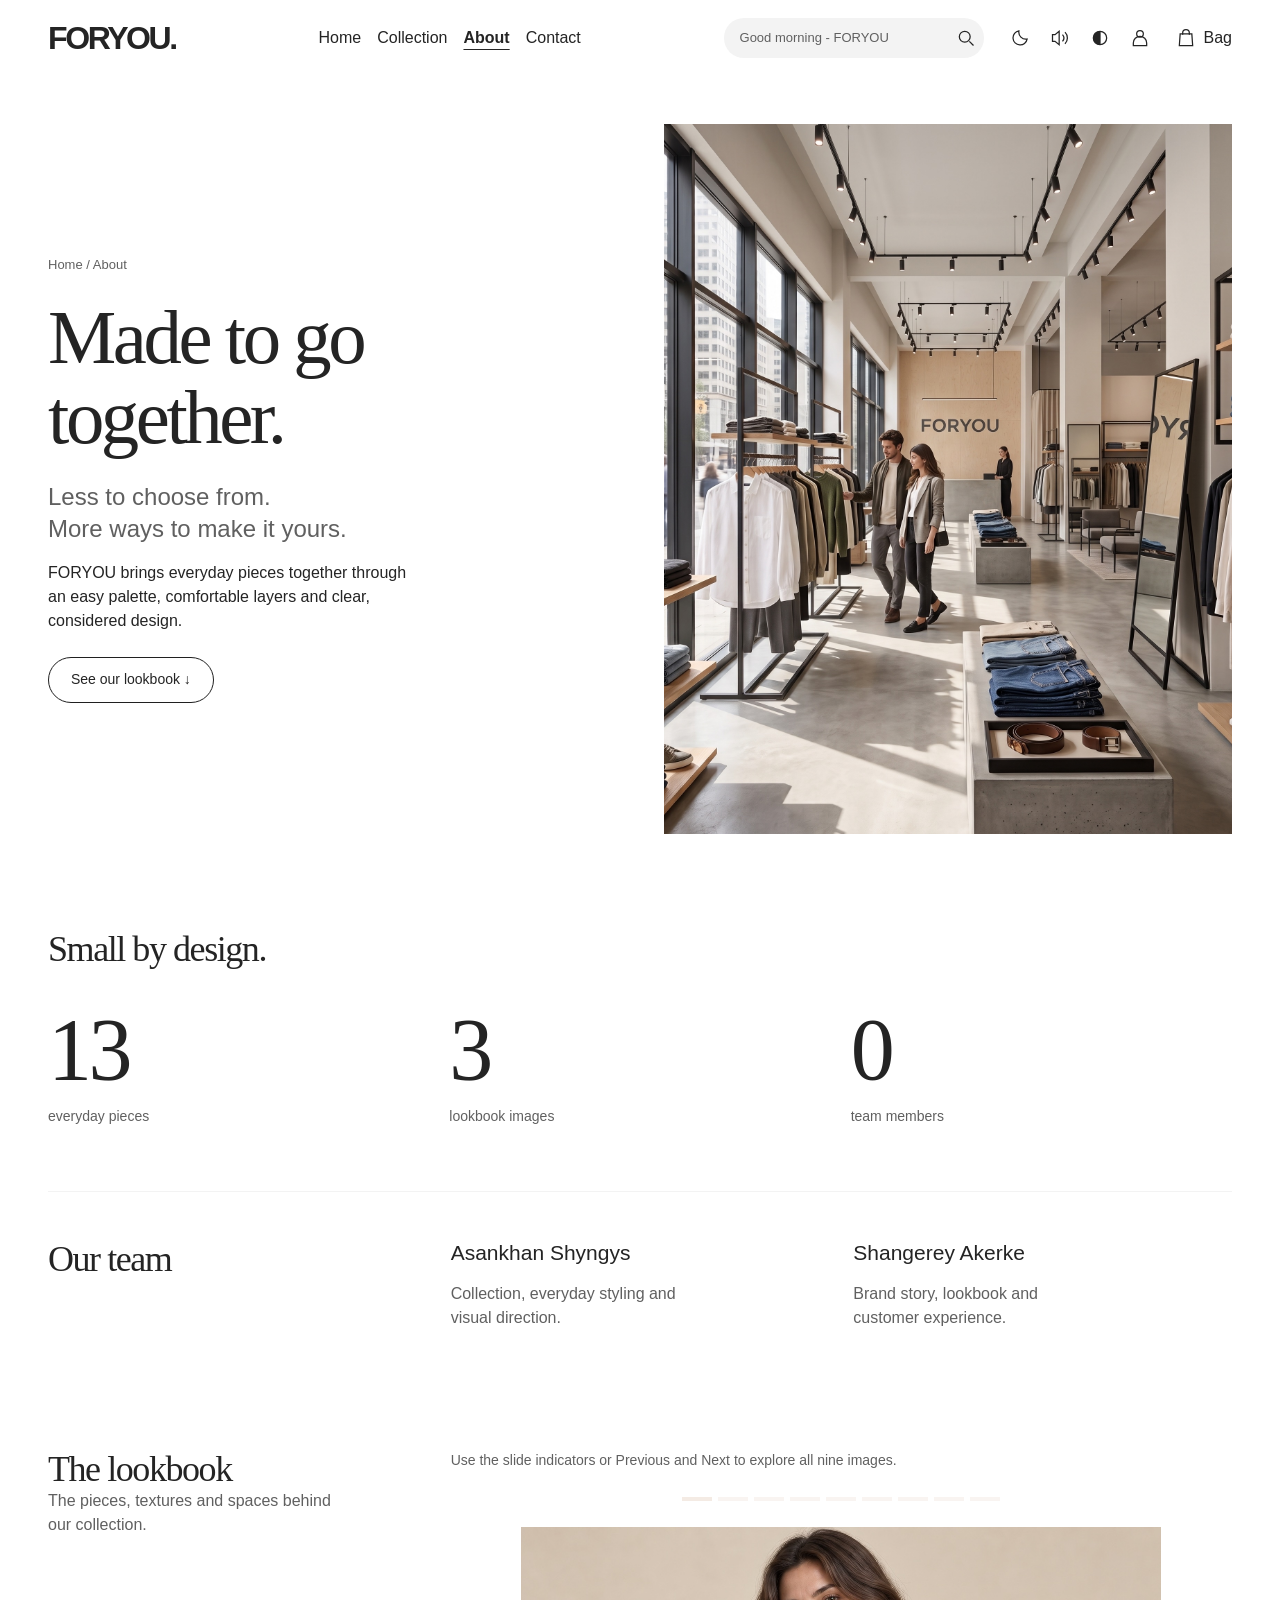
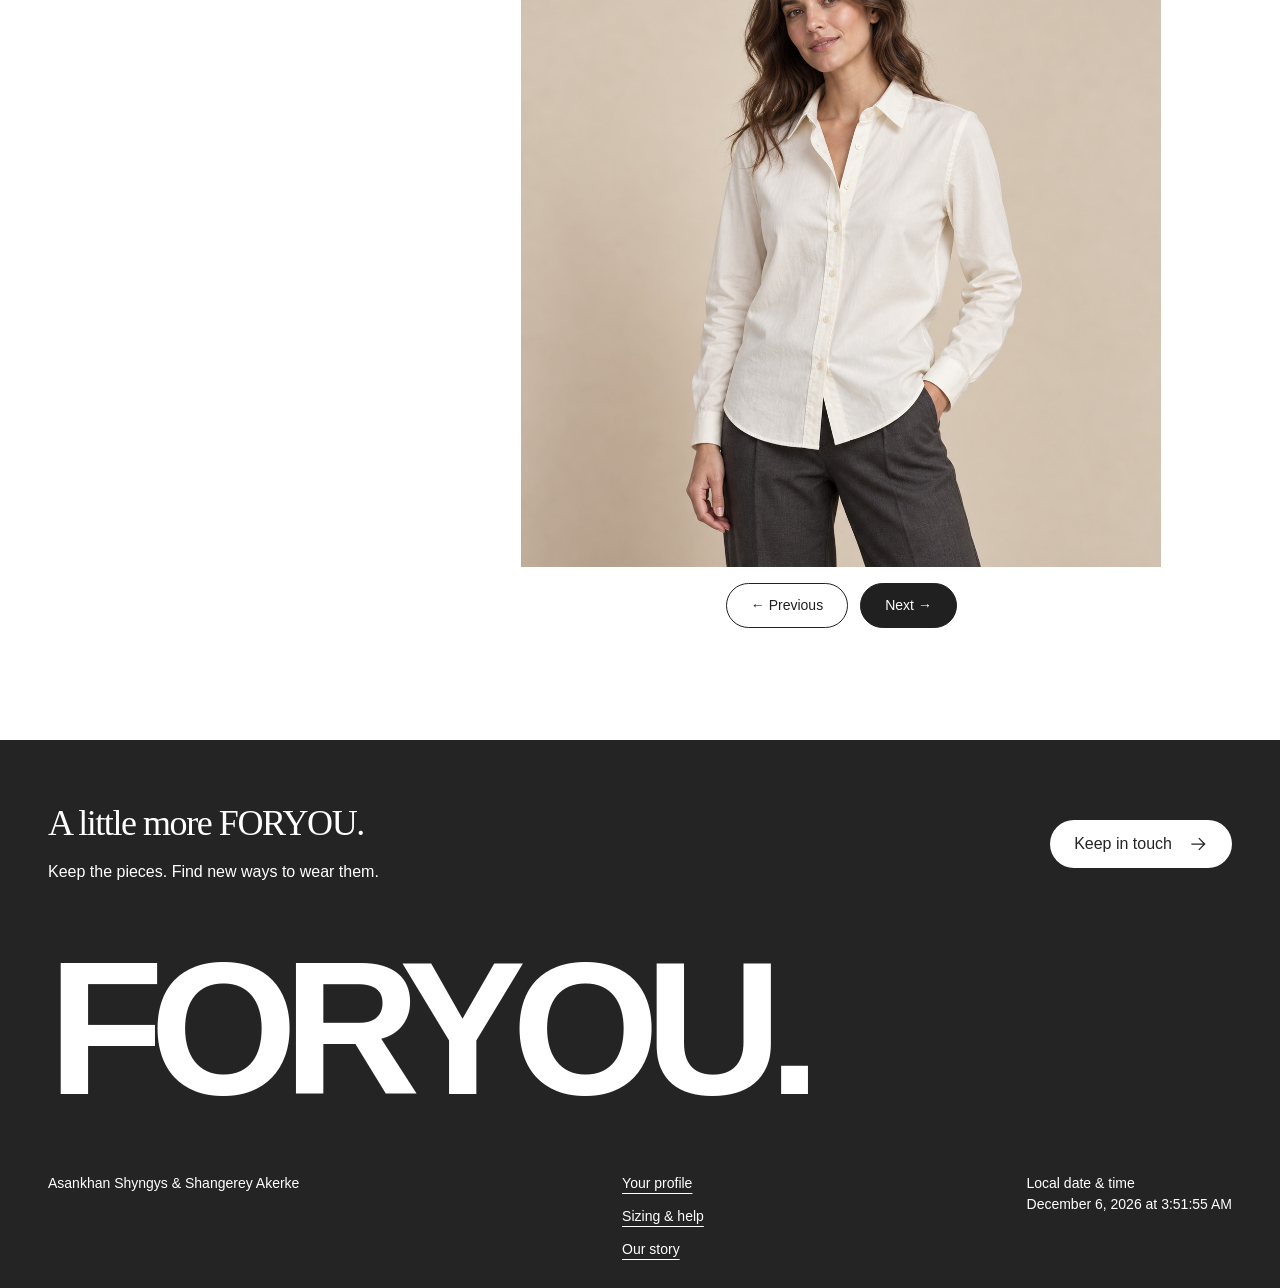
==== commit a0fb9b8e: "Remove stray text from About page" ====
--- a/about.html
+++ b/about.html
@@ -1,7 +1,6 @@
 <!DOCTYPE html>
 <html lang="en">
 <head>
-  // Provides information about the FORYOU brand, team, and lookbook.
   <link rel="icon" type="image/svg+xml" href="favicon.svg?v=folded1">
   <meta charset="UTF-8">
   <meta name="viewport" content="width=device-width, initial-scale=1">
